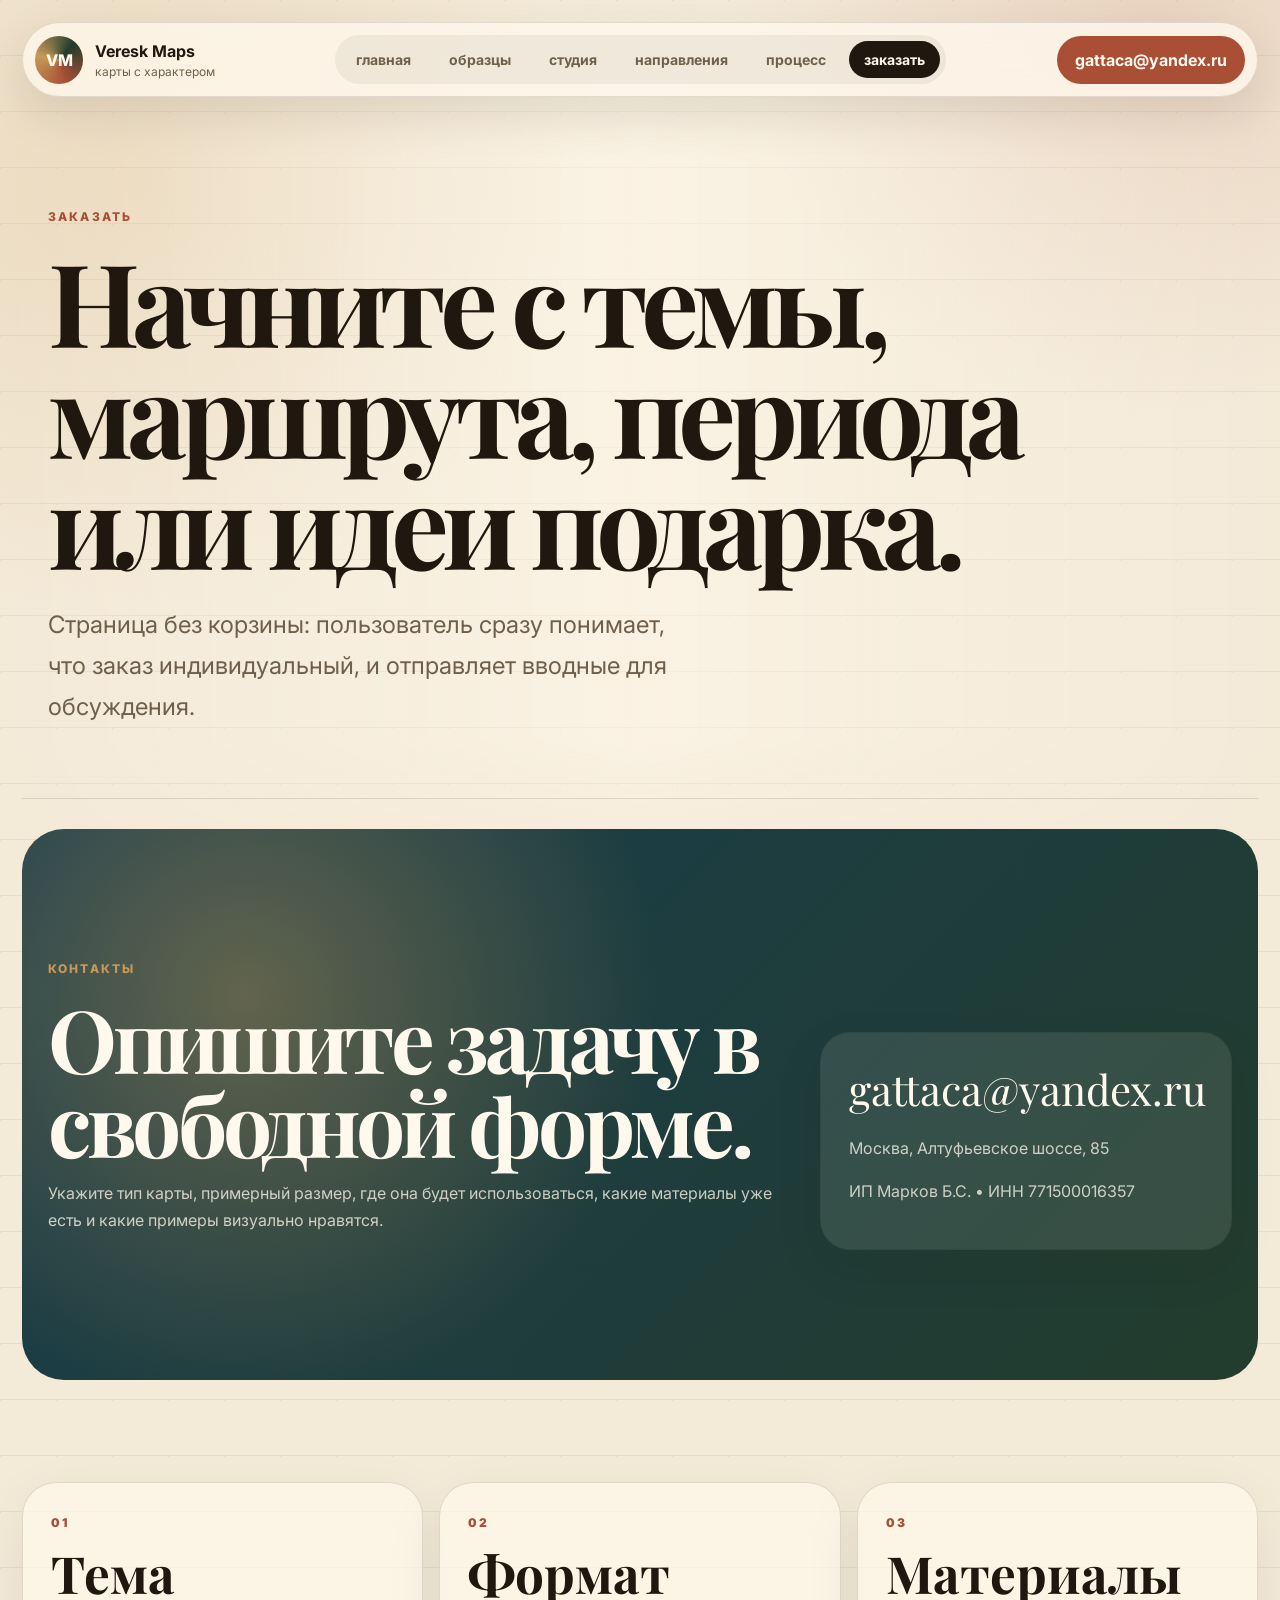
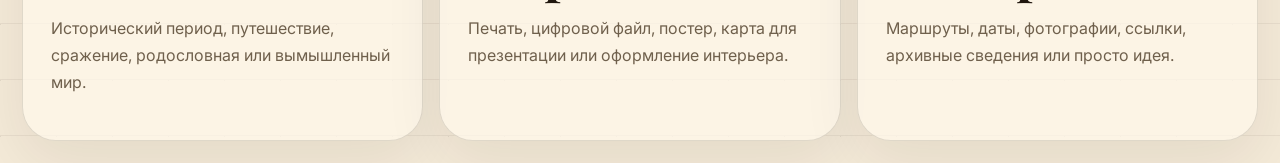
==== contact.html @ 70b06c5b "Add files via upload" ====
<!doctype html>
<html lang="ru">
  <head>
    <meta charset="UTF-8" />
    <meta name="viewport" content="width=device-width, initial-scale=1.0" />
    <meta name="description" content="Контакты Veresk Maps и форма брифа для заказа авторской карты." />
    <title>Заказать карту — Veresk Maps</title>
    <link rel="preconnect" href="https://fonts.googleapis.com" />
    <link rel="preconnect" href="https://fonts.gstatic.com" crossorigin />
    <link
      href="https://fonts.googleapis.com/css2?family=Playfair+Display:wght@600;700&family=Inter:wght@400;500;600;700&display=swap"
      rel="stylesheet"
    />
    <link rel="stylesheet" href="styles.css" />
  </head>
  <body>
    <div class="cursor-glow" aria-hidden="true"></div>
    <div class="page-shell">
      <header class="site-header" id="top">
        <a class="brand" href="index.html" aria-label="Veresk Maps">
          <span class="brand-mark">VM</span>
          <span>
            <strong>Veresk Maps</strong>
            <small>карты с характером</small>
          </span>
        </a>
        <nav class="route-nav" aria-label="Основная навигация">
          <a href="index.html">главная</a>
          <a href="works.html">образцы</a>
          <a href="studio.html">студия</a>
          <a href="services.html">направления</a>
          <a href="process.html">процесс</a>
          <a href="contact.html">заказать</a>
        </nav>
        <a class="header-action" href="mailto:gattaca@yandex.ru">gattaca@yandex.ru</a>
      </header>

      <main>
        <section class="page-hero">
          <p class="eyebrow">Заказать</p>
          <h1>Начните с темы, маршрута, периода или идеи подарка.</h1>
          <p class="lead">
            Страница без корзины: пользователь сразу понимает, что заказ индивидуальный,
            и отправляет вводные для обсуждения.
          </p>
        </section>

        <section class="contact contact-page" aria-labelledby="contact-title">
          <div class="reveal-card">
            <p class="eyebrow">Контакты</p>
            <h2 id="contact-title">Опишите задачу в свободной форме.</h2>
            <p>
              Укажите тип карты, примерный размер, где она будет использоваться, какие
              материалы уже есть и какие примеры визуально нравятся.
            </p>
          </div>
          <div class="contact-card reveal-card">
            <a href="mailto:gattaca@yandex.ru">gattaca@yandex.ru</a>
            <p>Москва, Алтуфьевское шоссе, 85</p>
            <p>ИП Марков Б.С. • ИНН 771500016357</p>
          </div>
        </section>

        <section class="brief-grid page-section" aria-label="Что указать в заявке">
          <article class="stack-card reveal-card">
            <span>01</span>
            <h3>Тема</h3>
            <p>Исторический период, путешествие, сражение, родословная или вымышленный мир.</p>
          </article>
          <article class="stack-card reveal-card">
            <span>02</span>
            <h3>Формат</h3>
            <p>Печать, цифровой файл, постер, карта для презентации или оформление интерьера.</p>
          </article>
          <article class="stack-card reveal-card">
            <span>03</span>
            <h3>Материалы</h3>
            <p>Маршруты, даты, фотографии, ссылки, архивные сведения или просто идея.</p>
          </article>
        </section>
      </main>
    </div>
    <button class="to-top" type="button" aria-label="Вернуться наверх">↑</button>
    <script src="script.js"></script>
  </body>
</html>
---- styles.css ----
:root {
  --ink: #20170e;
  --muted: #6f604c;
  --paper: #f4ead8;
  --paper-deep: #e5d2ad;
  --sand: #c59a57;
  --terracotta: #a84f36;
  --forest: #233c2d;
  --blue: #183d4d;
  --white: #fff8ec;
  --shadow: 0 24px 80px rgba(32, 23, 14, 0.18);
}

* {
  box-sizing: border-box;
}

html {
  scroll-behavior: smooth;
}

body {
  margin: 0;
  min-width: 320px;
  overflow-x: hidden;
  color: var(--ink);
  font-family: "Inter", Arial, sans-serif;
  background:
    radial-gradient(circle at 10% 10%, rgba(197, 154, 87, 0.2), transparent 28rem),
    radial-gradient(circle at 90% 0%, rgba(168, 79, 54, 0.14), transparent 26rem),
    linear-gradient(120deg, rgba(32, 23, 14, 0.08) 1px, transparent 1px),
    linear-gradient(0deg, rgba(32, 23, 14, 0.06) 1px, transparent 1px),
    var(--paper);
  background-size: auto, auto, 56px 56px, 56px 56px, auto;
  animation: paperDrift 24s ease-in-out infinite alternate;
}

body::before {
  position: fixed;
  inset: 0;
  z-index: -1;
  pointer-events: none;
  content: "";
  background: linear-gradient(90deg, transparent, rgba(255, 248, 236, 0.55), transparent);
  mask-image: linear-gradient(180deg, transparent, #000 18%, #000 82%, transparent);
}

.cursor-glow {
  position: fixed;
  left: 0;
  top: 0;
  z-index: 60;
  width: 280px;
  height: 280px;
  pointer-events: none;
  border-radius: 50%;
  background: radial-gradient(circle, rgba(197, 154, 87, 0.28), transparent 68%);
  mix-blend-mode: multiply;
  opacity: 0;
  transform: translate(-50%, -50%);
  transition: opacity 0.25s ease;
}

a {
  color: inherit;
  text-decoration: none;
}

p {
  color: var(--muted);
  line-height: 1.7;
}

h1,
h2,
h3 {
  margin: 0;
  font-family: "Playfair Display", Georgia, serif;
  line-height: 0.96;
}

.page-shell {
  width: min(1440px, 100%);
  margin: 0 auto;
  padding: 22px;
}

.site-header {
  position: sticky;
  top: 16px;
  z-index: 20;
  display: grid;
  grid-template-columns: 1fr auto 1fr;
  gap: 18px;
  align-items: center;
  padding: 12px;
  border: 1px solid rgba(32, 23, 14, 0.12);
  border-radius: 999px;
  background: rgba(255, 248, 236, 0.78);
  box-shadow: 0 16px 48px rgba(32, 23, 14, 0.1);
  backdrop-filter: blur(18px);
}

.brand,
.route-nav,
.hero-actions {
  display: flex;
  align-items: center;
}

.brand {
  gap: 12px;
}

.brand-mark {
  display: grid;
  width: 48px;
  height: 48px;
  place-items: center;
  border-radius: 50%;
  color: var(--white);
  font-weight: 800;
  background: conic-gradient(from 42deg, var(--forest), var(--terracotta), var(--sand), var(--forest));
  animation: compassSpin 14s linear infinite;
}

.brand strong,
.brand small {
  display: block;
}

.brand small {
  margin-top: 3px;
  color: var(--muted);
  font-size: 12px;
}

.route-nav {
  gap: 8px;
  padding: 6px;
  border-radius: 999px;
  background: rgba(32, 23, 14, 0.06);
}

.route-nav a {
  padding: 10px 15px;
  border-radius: 999px;
  color: var(--muted);
  font-size: 14px;
  font-weight: 700;
  transition: color 0.2s ease, background 0.2s ease, transform 0.2s ease;
}

.route-nav a:hover {
  transform: translateY(-2px);
}

.route-nav a:hover,
.route-nav a.is-active {
  color: var(--white);
  background: var(--ink);
}

.header-action {
  justify-self: end;
  padding: 14px 18px;
  border-radius: 999px;
  color: var(--white);
  font-weight: 700;
  background: var(--terracotta);
  transition: transform 0.2s ease, box-shadow 0.2s ease;
}

.header-action:hover,
.button:hover {
  transform: translateY(-3px);
  box-shadow: 0 16px 34px rgba(32, 23, 14, 0.18);
}

.section-grid {
  display: grid;
  grid-template-columns: minmax(0, 0.95fr) minmax(420px, 1.05fr);
  gap: 56px;
  align-items: center;
}

.hero {
  min-height: calc(100vh - 110px);
  padding: 108px 26px 88px;
}

.eyebrow {
  margin: 0 0 18px;
  color: var(--terracotta);
  font-size: 12px;
  font-weight: 800;
  letter-spacing: 0.18em;
  text-transform: uppercase;
}

.hero h1 {
  max-width: 880px;
  font-size: clamp(62px, 9vw, 148px);
  letter-spacing: -0.06em;
  text-wrap: balance;
}

.lead {
  max-width: 620px;
  margin: 28px 0 0;
  font-size: clamp(18px, 2vw, 24px);
}

.page-hero {
  min-height: 58vh;
  padding: 110px 26px 70px;
  border-bottom: 1px solid rgba(32, 23, 14, 0.12);
}

.page-hero h1 {
  max-width: 1180px;
  font-size: clamp(58px, 9vw, 138px);
  letter-spacing: -0.06em;
  text-wrap: balance;
}

.page-section {
  padding-top: 80px;
}

.hero-actions {
  gap: 12px;
  flex-wrap: wrap;
  margin-top: 34px;
}

.button {
  display: inline-flex;
  align-items: center;
  justify-content: center;
  min-height: 54px;
  padding: 0 22px;
  border: 1px solid rgba(32, 23, 14, 0.16);
  border-radius: 999px;
  font-weight: 800;
  transition: transform 0.2s ease, box-shadow 0.2s ease, background 0.2s ease;
}

.button-primary {
  color: var(--white);
  border-color: var(--ink);
  background: var(--ink);
}

.button-ghost {
  background: rgba(255, 248, 236, 0.58);
}

.hero-stats {
  display: grid;
  grid-template-columns: repeat(3, minmax(120px, 1fr));
  gap: 12px;
  max-width: 640px;
  margin-top: 34px;
}

.hero-stats div {
  padding: 18px;
  border: 1px solid rgba(32, 23, 14, 0.12);
  border-radius: 24px;
  background: rgba(255, 248, 236, 0.6);
  box-shadow: 0 14px 42px rgba(32, 23, 14, 0.08);
}

.hero-stats strong {
  display: block;
  color: var(--terracotta);
  font-family: "Playfair Display", Georgia, serif;
  font-size: 48px;
  line-height: 1;
}

.hero-stats span {
  display: block;
  margin-top: 8px;
  color: var(--muted);
  font-size: 13px;
  font-weight: 800;
  text-transform: uppercase;
}

.map-stage {
  position: relative;
  min-height: 700px;
}

.map-card {
  position: relative;
  overflow: hidden;
  border: 1px solid rgba(32, 23, 14, 0.16);
  border-radius: 38px;
  background:
    linear-gradient(90deg, rgba(32, 23, 14, 0.08) 1px, transparent 1px),
    linear-gradient(0deg, rgba(32, 23, 14, 0.08) 1px, transparent 1px),
    linear-gradient(135deg, #f9edcf, #d3b377);
  background-size: 36px 36px, 36px 36px, auto;
  box-shadow: var(--shadow);
}

.main-map {
  height: 640px;
  transform: rotate(2deg);
  transition: transform 0.18s ease-out;
  animation: mapFloat 8s ease-in-out infinite;
}

.main-map svg {
  position: absolute;
  inset: 52px 34px 112px;
  width: calc(100% - 68px);
  height: calc(100% - 164px);
}

.terrain {
  fill: none;
  stroke-linecap: round;
  stroke-width: 17;
  opacity: 0.32;
}

.terrain-one {
  stroke: var(--forest);
}

.terrain-two {
  stroke: var(--blue);
}

.route-line {
  fill: none;
  stroke: var(--terracotta);
  stroke-dasharray: 12 14;
  stroke-linecap: round;
  stroke-width: 5;
  animation: dash 15s linear infinite;
}

.map-pin {
  position: absolute;
  z-index: 2;
  width: 18px;
  height: 18px;
  border: 4px solid var(--white);
  border-radius: 50%;
  background: var(--terracotta);
  box-shadow: 0 0 0 10px rgba(168, 79, 54, 0.18);
  animation: pinPulse 2.7s ease-in-out infinite;
}

.pin-one {
  left: 15%;
  top: 64%;
}

.pin-two {
  left: 48%;
  top: 33%;
}

.pin-three {
  right: 15%;
  top: 23%;
}

.map-caption {
  position: absolute;
  right: 28px;
  bottom: 28px;
  left: 28px;
  display: flex;
  gap: 18px;
  align-items: center;
  justify-content: space-between;
  padding: 22px;
  border-radius: 24px;
  color: var(--white);
  background: rgba(32, 23, 14, 0.86);
}

.map-caption span,
.work-card span,
.timeline span,
.direction-list span {
  font-size: 12px;
  font-weight: 900;
  letter-spacing: 0.16em;
  text-transform: uppercase;
}

.compass,
.floating-note {
  position: absolute;
  z-index: 3;
  display: grid;
  place-items: center;
  box-shadow: var(--shadow);
}

.compass {
  top: 4%;
  right: 2%;
  width: 112px;
  height: 112px;
  border: 1px solid rgba(32, 23, 14, 0.18);
  border-radius: 50%;
  color: var(--terracotta);
  font-family: "Playfair Display", Georgia, serif;
  font-size: 48px;
  background: var(--white);
  animation: compassBob 5s ease-in-out infinite;
}

.floating-note {
  padding: 14px 18px;
  border: 1px solid rgba(32, 23, 14, 0.12);
  border-radius: 999px;
  font-weight: 800;
  background: var(--white);
  animation: noteFloat 5s ease-in-out infinite;
}

.note-bottom {
  animation-delay: -2s;
}

.orbit {
  position: absolute;
  z-index: 0;
  border: 1px dashed rgba(32, 23, 14, 0.22);
  border-radius: 50%;
  pointer-events: none;
}

.orbit-one {
  inset: 10px -16px 60px 20px;
  animation: orbitTurn 28s linear infinite;
}

.orbit-two {
  inset: 80px 72px 0 -36px;
  animation: orbitTurn 36s linear infinite reverse;
}

.note-top {
  top: 18%;
  left: -3%;
}

.note-bottom {
  right: -1%;
  bottom: 19%;
}

.marquee {
  overflow: hidden;
  margin: 0 -22px;
  border-block: 1px solid rgba(32, 23, 14, 0.13);
  background: var(--ink);
}

.marquee-track {
  display: flex;
  width: max-content;
  animation: marquee 24s linear infinite;
}

.marquee span {
  padding: 22px 38px;
  color: var(--paper);
  font-family: "Playfair Display", Georgia, serif;
  font-size: clamp(24px, 4vw, 48px);
  white-space: nowrap;
}

.works,
.studio,
.map-lab,
.formats,
.directions,
.quote-band,
.process,
.contact {
  padding: 130px 26px;
}

.section-heading {
  max-width: 720px;
}

.section-heading h2,
.contact h2 {
  font-size: clamp(46px, 6.8vw, 104px);
  letter-spacing: -0.05em;
  text-wrap: balance;
}

.studio {
  display: grid;
  grid-template-columns: minmax(0, 1.1fr) minmax(360px, 0.9fr);
  gap: 18px;
  align-items: stretch;
}

.studio-panel {
  min-height: 620px;
  padding: clamp(28px, 5vw, 70px);
  border-radius: 42px;
  color: var(--white);
  background:
    radial-gradient(circle at 80% 20%, rgba(197, 154, 87, 0.52), transparent 18rem),
    linear-gradient(135deg, var(--ink), var(--forest));
  box-shadow: var(--shadow);
}

.studio-panel h2 {
  max-width: 920px;
  font-size: clamp(48px, 7vw, 112px);
  letter-spacing: -0.06em;
}

.studio-panel p:not(.eyebrow) {
  max-width: 760px;
  color: rgba(255, 248, 236, 0.72);
  font-size: 20px;
}

.studio-stack {
  display: grid;
  gap: 14px;
}

.stack-card {
  min-height: 190px;
  padding: 28px;
  border: 1px solid rgba(32, 23, 14, 0.13);
  border-radius: 34px;
  background: rgba(255, 248, 236, 0.7);
  box-shadow: 0 20px 58px rgba(32, 23, 14, 0.08);
}

.stack-card span,
.format-card span {
  color: var(--terracotta);
  font-size: 12px;
  font-weight: 900;
  letter-spacing: 0.16em;
  text-transform: uppercase;
}

.stack-card h3,
.format-card h3 {
  margin-top: 18px;
  font-size: clamp(34px, 4vw, 58px);
}

.map-lab {
  display: grid;
  grid-template-columns: 0.7fr 1.3fr;
  gap: 18px;
  align-items: stretch;
}

.lab-copy,
.lab-board {
  border: 1px solid rgba(32, 23, 14, 0.13);
  border-radius: 42px;
  background: rgba(255, 248, 236, 0.64);
  box-shadow: 0 20px 60px rgba(32, 23, 14, 0.09);
}

.lab-copy {
  padding: 34px;
}

.lab-copy h2 {
  font-size: clamp(38px, 5vw, 76px);
  letter-spacing: -0.05em;
}

.lab-board {
  position: relative;
  overflow: hidden;
  min-height: 520px;
  background:
    radial-gradient(circle at 35% 45%, rgba(197, 154, 87, 0.28), transparent 14rem),
    repeating-linear-gradient(0deg, rgba(32, 23, 14, 0.08) 0 1px, transparent 1px 42px),
    repeating-linear-gradient(90deg, rgba(32, 23, 14, 0.08) 0 1px, transparent 1px 42px),
    rgba(255, 248, 236, 0.66);
}

.lab-board svg {
  position: absolute;
  inset: 30px;
  width: calc(100% - 60px);
  height: calc(100% - 60px);
}

.lab-path {
  fill: none;
  stroke-linecap: round;
  stroke-width: 4;
  stroke-dasharray: 14 18;
  animation: dash 12s linear infinite;
}

.path-a {
  stroke: var(--terracotta);
}

.path-b {
  stroke: var(--forest);
  animation-direction: reverse;
}

.path-c {
  stroke: var(--blue);
  animation-duration: 16s;
}

.lab-node {
  position: absolute;
  z-index: 2;
  padding: 14px 18px;
  border-radius: 999px;
  color: var(--white);
  font-size: 13px;
  font-weight: 900;
  letter-spacing: 0.12em;
  text-transform: uppercase;
  background: var(--ink);
  box-shadow: 0 18px 38px rgba(32, 23, 14, 0.2);
  animation: noteFloat 4.8s ease-in-out infinite;
}

.lab-node-one {
  left: 8%;
  bottom: 20%;
}

.lab-node-two {
  left: 38%;
  top: 18%;
  animation-delay: -1.2s;
}

.lab-node-three {
  right: 11%;
  top: 26%;
  animation-delay: -2.3s;
}

.lab-node-four {
  right: 17%;
  bottom: 18%;
  animation-delay: -3.2s;
}

.section-heading p {
  font-size: 18px;
}

.gallery-grid {
  display: grid;
  grid-template-columns: 1.1fr 0.9fr;
  gap: 18px;
  margin-top: 38px;
}

.work-card {
  display: grid;
  min-height: 410px;
  padding: 18px;
  border: 1px solid rgba(32, 23, 14, 0.14);
  border-radius: 34px;
  background: rgba(255, 248, 236, 0.72);
  box-shadow: 0 20px 60px rgba(32, 23, 14, 0.1);
  transition: transform 0.25s ease, box-shadow 0.25s ease;
}

.work-card:hover,
.format-card:hover,
.stack-card:hover,
.direction-list article:hover,
.timeline article:hover {
  transform: translateY(-8px) rotate(-0.5deg);
  box-shadow: 0 30px 86px rgba(32, 23, 14, 0.16);
}

.work-card-large {
  grid-row: span 2;
  min-height: 838px;
}

.work-card h3 {
  margin-top: 10px;
  font-size: clamp(30px, 4vw, 56px);
}

.work-card p {
  max-width: 560px;
}

.work-card span {
  color: var(--terracotta);
}

.dark-card {
  color: var(--white);
  background: var(--forest);
}

.dark-card p {
  color: rgba(255, 248, 236, 0.72);
}

.map-preview {
  min-height: 240px;
  margin-bottom: 22px;
  border-radius: 24px;
  background-color: var(--paper-deep);
  background-blend-mode: multiply;
  transition: transform 0.45s ease, filter 0.45s ease;
}

.work-card:hover .map-preview {
  transform: scale(1.035) rotate(1deg);
  filter: saturate(1.12) contrast(1.05);
}

.work-card-large .map-preview {
  min-height: 570px;
}

.antique-map {
  background:
    radial-gradient(circle at 28% 34%, rgba(35, 60, 45, 0.35) 0 8%, transparent 9%),
    radial-gradient(circle at 66% 62%, rgba(24, 61, 77, 0.3) 0 13%, transparent 14%),
    linear-gradient(132deg, transparent 45%, rgba(168, 79, 54, 0.72) 46% 48%, transparent 49%),
    repeating-linear-gradient(0deg, rgba(32, 23, 14, 0.12) 0 1px, transparent 1px 32px),
    repeating-linear-gradient(90deg, rgba(32, 23, 14, 0.12) 0 1px, transparent 1px 32px),
    #dec08a;
}

.travel-map {
  background:
    radial-gradient(circle at 20% 70%, var(--terracotta) 0 7px, transparent 8px),
    radial-gradient(circle at 76% 24%, var(--terracotta) 0 7px, transparent 8px),
    linear-gradient(145deg, transparent 42%, rgba(168, 79, 54, 0.8) 43% 45%, transparent 46%),
    linear-gradient(30deg, rgba(35, 60, 45, 0.22), transparent),
    #e9c985;
}

.battle-map {
  background:
    linear-gradient(35deg, transparent 48%, rgba(255, 248, 236, 0.58) 49% 51%, transparent 52%),
    linear-gradient(155deg, transparent 43%, rgba(168, 79, 54, 0.76) 44% 46%, transparent 47%),
    repeating-linear-gradient(90deg, rgba(255, 248, 236, 0.14) 0 1px, transparent 1px 30px),
    #22382d;
}

.fantasy-map {
  background:
    radial-gradient(ellipse at 50% 45%, rgba(35, 60, 45, 0.44) 0 28%, transparent 29%),
    radial-gradient(ellipse at 22% 64%, rgba(24, 61, 77, 0.42) 0 20%, transparent 21%),
    radial-gradient(ellipse at 75% 26%, rgba(168, 79, 54, 0.35) 0 16%, transparent 17%),
    repeating-linear-gradient(45deg, rgba(32, 23, 14, 0.1) 0 1px, transparent 1px 28px),
    #d9bd7d;
}

.genealogy-map {
  background:
    radial-gradient(circle at 22% 24%, rgba(255, 248, 236, 0.55) 0 5px, transparent 6px),
    radial-gradient(circle at 46% 52%, rgba(255, 248, 236, 0.55) 0 5px, transparent 6px),
    radial-gradient(circle at 74% 30%, rgba(255, 248, 236, 0.55) 0 5px, transparent 6px),
    linear-gradient(24deg, transparent 47%, rgba(197, 154, 87, 0.8) 48% 50%, transparent 51%),
    linear-gradient(145deg, transparent 40%, rgba(255, 248, 236, 0.42) 41% 43%, transparent 44%),
    #24382e;
}

.sport-map {
  background:
    radial-gradient(circle at 18% 78%, var(--terracotta) 0 7px, transparent 8px),
    radial-gradient(circle at 42% 48%, var(--terracotta) 0 7px, transparent 8px),
    radial-gradient(circle at 78% 22%, var(--terracotta) 0 7px, transparent 8px),
    linear-gradient(120deg, transparent 28%, rgba(24, 61, 77, 0.58) 29% 31%, transparent 32%),
    linear-gradient(28deg, rgba(35, 60, 45, 0.22), transparent),
    #e4c077;
}

.gallery-grid-expanded {
  grid-template-columns: 1fr 1fr 1fr;
}

.gallery-grid-expanded .work-card-large {
  grid-column: span 2;
}

.formats {
  overflow: hidden;
}

.format-rail {
  display: grid;
  grid-template-columns: repeat(4, minmax(260px, 1fr));
  gap: 16px;
  margin-top: 40px;
}

.format-card {
  min-height: 420px;
  padding: 28px;
  border: 1px solid rgba(32, 23, 14, 0.13);
  border-radius: 34px;
  background:
    linear-gradient(180deg, rgba(255, 248, 236, 0.72), rgba(229, 210, 173, 0.58)),
    repeating-linear-gradient(135deg, rgba(32, 23, 14, 0.08) 0 1px, transparent 1px 24px);
  box-shadow: 0 20px 60px rgba(32, 23, 14, 0.1);
  transition: transform 0.25s ease, box-shadow 0.25s ease;
}

.format-card:nth-child(even) {
  transform: translateY(44px);
}

.format-card:nth-child(even):hover {
  transform: translateY(34px) rotate(0.5deg);
}

.sticky-heading {
  position: sticky;
  top: 128px;
  align-self: start;
}

.direction-list {
  display: grid;
  gap: 14px;
}

.direction-list article,
.timeline article,
.contact-card {
  border: 1px solid rgba(32, 23, 14, 0.13);
  border-radius: 30px;
  background: rgba(255, 248, 236, 0.68);
  box-shadow: 0 18px 50px rgba(32, 23, 14, 0.08);
  transition: transform 0.25s ease, box-shadow 0.25s ease;
}

.direction-list article {
  padding: 28px;
}

.direction-list span {
  color: var(--terracotta);
}

.direction-list h3 {
  margin-top: 18px;
  font-size: clamp(30px, 4vw, 52px);
}

.timeline {
  display: grid;
  grid-template-columns: repeat(4, 1fr);
  gap: 14px;
  margin-top: 38px;
}

.timeline-wide {
  grid-template-columns: repeat(5, minmax(180px, 1fr));
}

.timeline article {
  min-height: 280px;
  padding: 26px;
}

.timeline article:nth-child(even) {
  transform: translateY(36px);
}

.timeline article:nth-child(even):hover {
  transform: translateY(28px) rotate(-0.5deg);
}

.quote-band {
  margin: 40px 0;
  border-block: 1px solid rgba(32, 23, 14, 0.13);
  background: var(--ink);
}

.quote-band p {
  max-width: 1180px;
  margin: 0 auto;
  color: var(--paper);
  font-family: "Playfair Display", Georgia, serif;
  font-size: clamp(34px, 6vw, 92px);
  line-height: 1.02;
  letter-spacing: -0.04em;
  text-align: center;
}

.timeline span {
  color: var(--terracotta);
}

.timeline h3 {
  margin-top: 40px;
  font-size: 34px;
}

.contact {
  display: grid;
  grid-template-columns: 1fr minmax(320px, 0.55fr);
  gap: 24px;
  align-items: end;
  margin-bottom: 22px;
  border-radius: 42px;
  color: var(--white);
  background:
    radial-gradient(circle at 15% 25%, rgba(197, 154, 87, 0.42), transparent 26rem),
    linear-gradient(135deg, var(--blue), var(--forest));
  background-size: 120% 120%, auto;
  animation: contactGlow 9s ease-in-out infinite alternate;
}

.contact p {
  color: rgba(255, 248, 236, 0.76);
}

.contact .eyebrow {
  color: var(--sand);
}

.contact-card {
  padding: 28px;
  background: rgba(255, 248, 236, 0.1);
}

.contact-card a {
  display: block;
  margin-bottom: 18px;
  color: var(--white);
  font-size: clamp(26px, 4vw, 42px);
  font-family: "Playfair Display", Georgia, serif;
}

.contact-page {
  margin-top: 30px;
}

.brief-grid {
  display: grid;
  grid-template-columns: repeat(3, 1fr);
  gap: 16px;
}

.to-top {
  position: fixed;
  right: 24px;
  bottom: 24px;
  z-index: 30;
  width: 52px;
  height: 52px;
  border: 0;
  border-radius: 50%;
  color: var(--white);
  font-size: 24px;
  cursor: pointer;
  background: var(--terracotta);
  box-shadow: 0 14px 34px rgba(32, 23, 14, 0.24);
  opacity: 0;
  transform: translateY(16px);
  transition: opacity 0.2s ease, transform 0.2s ease;
}

.to-top.is-visible {
  opacity: 1;
  transform: translateY(0);
}

.reveal-card {
  opacity: 0;
  transform: translateY(36px) scale(0.98);
  transition: opacity 0.7s ease, transform 0.7s ease, box-shadow 0.25s ease;
}

.reveal-card.is-visible {
  opacity: 1;
  transform: translateY(0) scale(1);
}

.work-card.reveal-card.is-visible:hover,
.format-card.reveal-card.is-visible:hover,
.stack-card.reveal-card.is-visible:hover,
.direction-list article.reveal-card.is-visible:hover,
.timeline article.reveal-card.is-visible:hover {
  transform: translateY(-8px) rotate(-0.5deg);
}

.timeline article:nth-child(even).reveal-card.is-visible {
  transform: translateY(36px);
}

.timeline article:nth-child(even).reveal-card.is-visible:hover {
  transform: translateY(28px) rotate(-0.5deg);
}

.format-card:nth-child(even).reveal-card.is-visible {
  transform: translateY(44px);
}

.format-card:nth-child(even).reveal-card.is-visible:hover {
  transform: translateY(34px) rotate(0.5deg);
}

@keyframes dash {
  to {
    stroke-dashoffset: -260;
  }
}

@keyframes paperDrift {
  to {
    background-position: 40px -30px, -50px 30px, 28px 28px, -28px -28px, 0 0;
  }
}

@keyframes compassSpin {
  to {
    background: conic-gradient(from 402deg, var(--forest), var(--terracotta), var(--sand), var(--forest));
  }
}

@keyframes compassBob {
  50% {
    transform: translateY(-12px) rotate(5deg);
  }
}

@keyframes mapFloat {
  50% {
    transform: rotate(1deg) translateY(-12px);
  }
}

@keyframes noteFloat {
  50% {
    transform: translateY(-12px);
  }
}

@keyframes pinPulse {
  50% {
    box-shadow: 0 0 0 18px rgba(168, 79, 54, 0.05);
  }
}

@keyframes orbitTurn {
  to {
    transform: rotate(360deg);
  }
}

@keyframes contactGlow {
  to {
    background-position: 70% 25%, 0 0;
  }
}

@keyframes marquee {
  to {
    transform: translateX(-50%);
  }
}

@media (max-width: 1080px) {
  .site-header,
  .section-grid,
  .studio,
  .map-lab,
  .contact {
    grid-template-columns: 1fr;
  }

  .route-nav,
  .header-action {
    justify-self: stretch;
  }

  .route-nav {
    justify-content: center;
    flex-wrap: wrap;
  }

  .header-action {
    text-align: center;
  }

  .hero {
    padding-top: 58px;
  }

  .map-stage {
    min-height: 560px;
  }

  .main-map {
    height: 530px;
  }

  .gallery-grid,
  .format-rail,
  .gallery-grid-expanded,
  .brief-grid,
  .timeline {
    grid-template-columns: 1fr 1fr;
  }

  .gallery-grid-expanded .work-card-large {
    grid-column: span 1;
  }

  .timeline-wide {
    grid-template-columns: 1fr 1fr;
  }

  .work-card-large {
    grid-row: auto;
    min-height: 410px;
  }

  .work-card-large .map-preview {
    min-height: 260px;
  }

  .sticky-heading {
    position: static;
  }

  .format-card:nth-child(even),
  .format-card:nth-child(even):hover {
    transform: none;
  }
}

@media (max-width: 720px) {
  .page-shell {
    padding: 12px;
  }

  .site-header {
    top: 8px;
    border-radius: 28px;
  }

  .brand {
    justify-content: center;
  }

  .hero,
  .page-hero,
  .works,
  .studio,
  .map-lab,
  .formats,
  .directions,
  .quote-band,
  .process,
  .contact {
    padding: 68px 10px;
  }

  .hero h1 {
    font-size: clamp(48px, 16vw, 78px);
  }

  .page-hero h1 {
    font-size: clamp(46px, 15vw, 76px);
  }

  .hero-stats,
  .format-rail {
    grid-template-columns: 1fr;
  }

  .studio-panel {
    min-height: 460px;
  }

  .lab-board {
    min-height: 380px;
  }

  .gallery-grid,
  .gallery-grid-expanded,
  .brief-grid,
  .timeline {
    grid-template-columns: 1fr;
  }

  .timeline-wide {
    grid-template-columns: 1fr;
  }

  .timeline article:nth-child(even) {
    transform: none;
  }

  .timeline article:nth-child(even).reveal-card.is-visible,
  .timeline article:nth-child(even).reveal-card.is-visible:hover,
  .format-card:nth-child(even).reveal-card.is-visible,
  .format-card:nth-child(even).reveal-card.is-visible:hover {
    transform: translateY(0);
  }

  .map-stage {
    min-height: 420px;
  }

  .main-map {
    height: 390px;
    transform: none;
  }

  .compass {
    width: 82px;
    height: 82px;
    font-size: 36px;
  }

  .floating-note {
    display: none;
  }

  .contact-card a {
    overflow-wrap: anywhere;
  }
}

@media (prefers-reduced-motion: reduce) {
  *,
  *::before,
  *::after {
    scroll-behavior: auto !important;
    animation-duration: 0.01ms !important;
    animation-iteration-count: 1 !important;
    transition-duration: 0.01ms !important;
  }
}
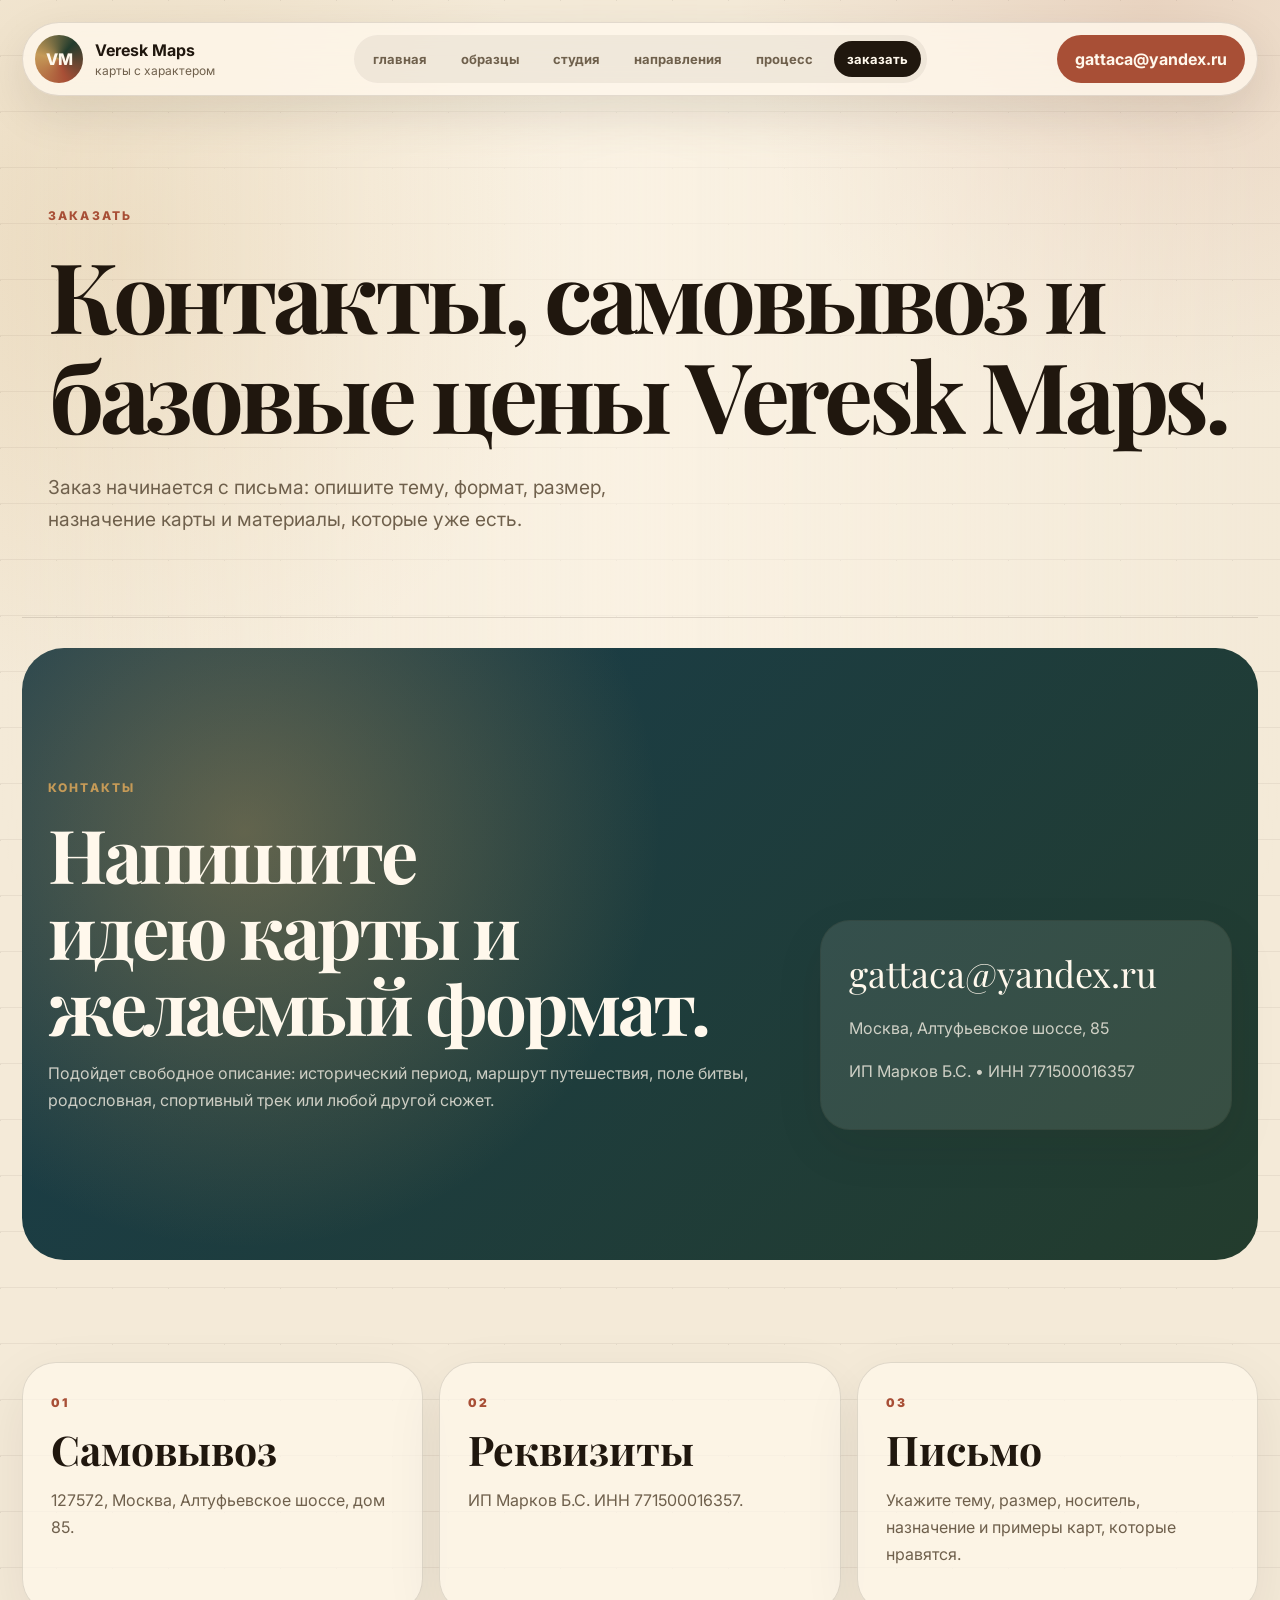
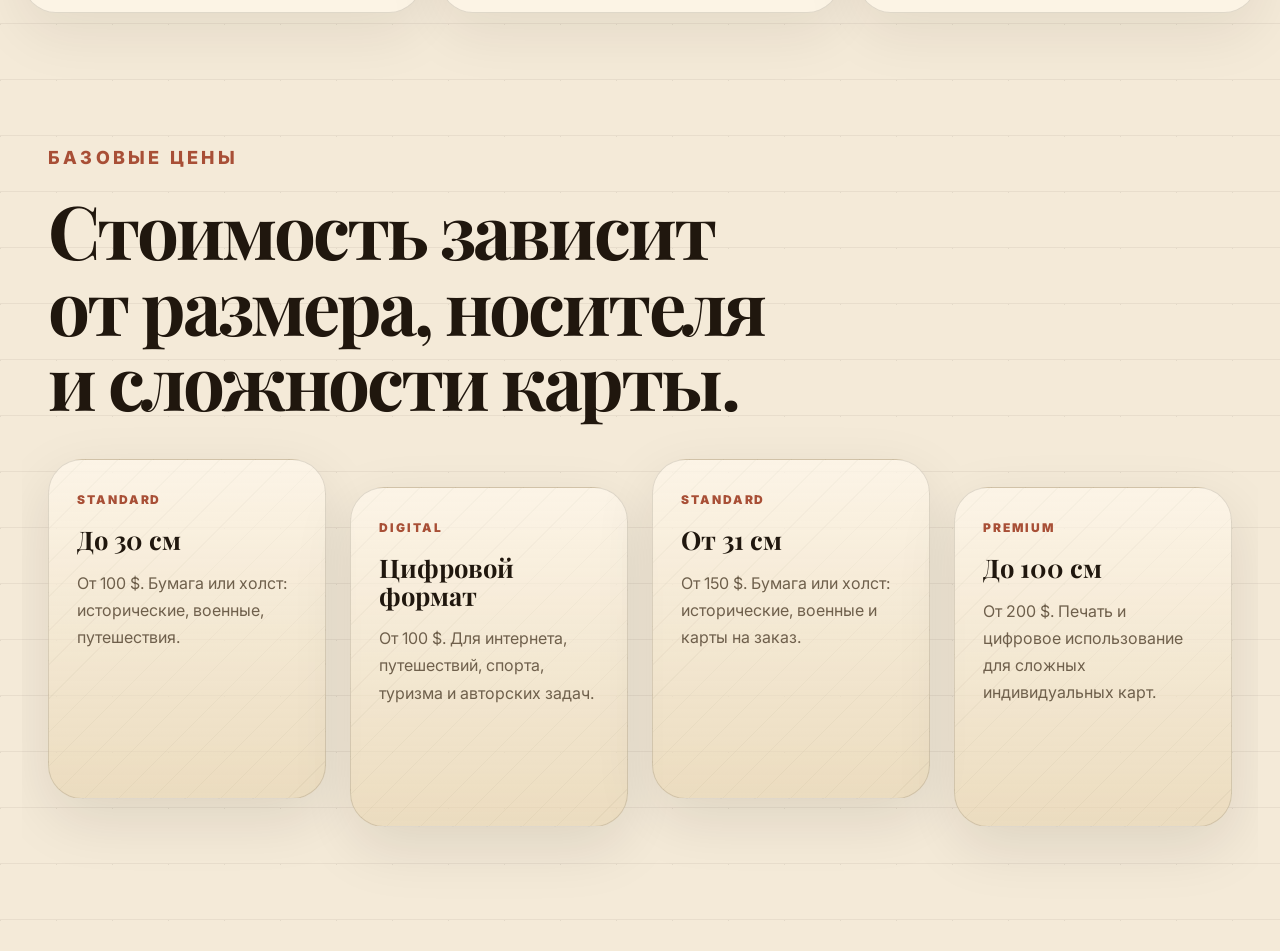
==== commit c3116512: "Add files via upload" ====
--- a/contact.html
+++ b/contact.html
@@ -38,20 +38,20 @@
       <main>
         <section class="page-hero">
           <p class="eyebrow">Заказать</p>
-          <h1>Начните с темы, маршрута, периода или идеи подарка.</h1>
+          <h1>Контакты, самовывоз и базовые цены Veresk Maps.</h1>
           <p class="lead">
-            Страница без корзины: пользователь сразу понимает, что заказ индивидуальный,
-            и отправляет вводные для обсуждения.
+            Заказ начинается с письма: опишите тему, формат, размер, назначение карты
+            и материалы, которые уже есть.
           </p>
         </section>
 
         <section class="contact contact-page" aria-labelledby="contact-title">
           <div class="reveal-card">
             <p class="eyebrow">Контакты</p>
-            <h2 id="contact-title">Опишите задачу в свободной форме.</h2>
+            <h2 id="contact-title">Напишите идею карты и желаемый формат.</h2>
             <p>
-              Укажите тип карты, примерный размер, где она будет использоваться, какие
-              материалы уже есть и какие примеры визуально нравятся.
+              Подойдет свободное описание: исторический период, маршрут путешествия,
+              поле битвы, родословная, спортивный трек или любой другой сюжет.
             </p>
           </div>
           <div class="contact-card reveal-card">
@@ -64,19 +64,48 @@
         <section class="brief-grid page-section" aria-label="Что указать в заявке">
           <article class="stack-card reveal-card">
             <span>01</span>
-            <h3>Тема</h3>
-            <p>Исторический период, путешествие, сражение, родословная или вымышленный мир.</p>
+            <h3>Самовывоз</h3>
+            <p>127572, Москва, Алтуфьевское шоссе, дом 85.</p>
           </article>
           <article class="stack-card reveal-card">
             <span>02</span>
-            <h3>Формат</h3>
-            <p>Печать, цифровой файл, постер, карта для презентации или оформление интерьера.</p>
+            <h3>Реквизиты</h3>
+            <p>ИП Марков Б.С. ИНН 771500016357.</p>
           </article>
           <article class="stack-card reveal-card">
             <span>03</span>
-            <h3>Материалы</h3>
-            <p>Маршруты, даты, фотографии, ссылки, архивные сведения или просто идея.</p>
+            <h3>Письмо</h3>
+            <p>Укажите тему, размер, носитель, назначение и примеры карт, которые нравятся.</p>
           </article>
+        </section>
+
+        <section class="formats page-section" aria-labelledby="prices-title">
+          <div class="section-heading">
+            <p class="eyebrow">Базовые цены</p>
+            <h2 id="prices-title">Стоимость зависит от размера, носителя и сложности карты.</h2>
+          </div>
+          <div class="format-rail">
+            <article class="format-card reveal-card">
+              <span>standard</span>
+              <h3>До 30 см</h3>
+              <p>От 100 $. Бумага или холст: исторические, военные, путешествия.</p>
+            </article>
+            <article class="format-card reveal-card">
+              <span>digital</span>
+              <h3>Цифровой формат</h3>
+              <p>От 100 $. Для интернета, путешествий, спорта, туризма и авторских задач.</p>
+            </article>
+            <article class="format-card reveal-card">
+              <span>standard</span>
+              <h3>От 31 см</h3>
+              <p>От 150 $. Бумага или холст: исторические, военные и карты на заказ.</p>
+            </article>
+            <article class="format-card reveal-card">
+              <span>premium</span>
+              <h3>До 100 см</h3>
+              <p>От 200 $. Печать и цифровое использование для сложных индивидуальных карт.</p>
+            </article>
+          </div>
         </section>
       </main>
     </div>
--- a/styles.css
+++ b/styles.css
@@ -13,6 +13,12 @@
 
 * {
   box-sizing: border-box;
+}
+
+*,
+*::before,
+*::after {
+  min-width: 0;
 }
 
 html {
@@ -69,6 +75,7 @@
 p {
   color: var(--muted);
   line-height: 1.7;
+  overflow-wrap: anywhere;
 }
 
 h1,
@@ -76,13 +83,15 @@
 h3 {
   margin: 0;
   font-family: "Playfair Display", Georgia, serif;
-  line-height: 0.96;
+  line-height: 1.02;
+  overflow-wrap: normal;
+  word-break: normal;
 }
 
 .page-shell {
-  width: min(1440px, 100%);
+  width: min(1360px, 100%);
   margin: 0 auto;
-  padding: 22px;
+  padding: clamp(12px, 2vw, 22px);
 }
 
 .site-header {
@@ -90,7 +99,7 @@
   top: 16px;
   z-index: 20;
   display: grid;
-  grid-template-columns: 1fr auto 1fr;
+  grid-template-columns: minmax(180px, 1fr) minmax(0, auto) minmax(190px, 1fr);
   gap: 18px;
   align-items: center;
   padding: 12px;
@@ -110,11 +119,13 @@
 
 .brand {
   gap: 12px;
+  min-width: 0;
 }
 
 .brand-mark {
   display: grid;
   width: 48px;
+  flex: 0 0 48px;
   height: 48px;
   place-items: center;
   border-radius: 50%;
@@ -137,17 +148,21 @@
 
 .route-nav {
   gap: 8px;
+  max-width: 100%;
   padding: 6px;
   border-radius: 999px;
   background: rgba(32, 23, 14, 0.06);
+  flex-wrap: wrap;
+  justify-content: center;
 }
 
 .route-nav a {
-  padding: 10px 15px;
+  padding: 10px 13px;
   border-radius: 999px;
   color: var(--muted);
-  font-size: 14px;
+  font-size: 13px;
   font-weight: 700;
+  white-space: nowrap;
   transition: color 0.2s ease, background 0.2s ease, transform 0.2s ease;
 }
 
@@ -163,10 +178,13 @@
 
 .header-action {
   justify-self: end;
+  max-width: 100%;
   padding: 14px 18px;
   border-radius: 999px;
   color: var(--white);
   font-weight: 700;
+  overflow-wrap: anywhere;
+  text-align: center;
   background: var(--terracotta);
   transition: transform 0.2s ease, box-shadow 0.2s ease;
 }
@@ -179,14 +197,31 @@
 
 .section-grid {
   display: grid;
-  grid-template-columns: minmax(0, 0.95fr) minmax(420px, 1.05fr);
-  gap: 56px;
+  grid-template-columns: minmax(0, 1.05fr) minmax(360px, 0.95fr);
+  gap: clamp(34px, 5vw, 70px);
   align-items: center;
 }
 
 .hero {
+  position: relative;
   min-height: calc(100vh - 110px);
-  padding: 108px 26px 88px;
+  padding: clamp(72px, 8vw, 118px) 26px 92px;
+}
+
+.hero::before {
+  position: absolute;
+  inset: 46px auto auto -90px;
+  z-index: -1;
+  width: min(52vw, 620px);
+  height: min(52vw, 620px);
+  pointer-events: none;
+  content: "";
+  border-radius: 50%;
+  background:
+    radial-gradient(circle, rgba(197, 154, 87, 0.24), transparent 62%),
+    conic-gradient(from 120deg, transparent, rgba(168, 79, 54, 0.12), transparent);
+  filter: blur(2px);
+  animation: orbitTurn 42s linear infinite;
 }
 
 .eyebrow {
@@ -199,16 +234,17 @@
 }
 
 .hero h1 {
-  max-width: 880px;
-  font-size: clamp(62px, 9vw, 148px);
-  letter-spacing: -0.06em;
+  max-width: 720px;
+  font-size: clamp(48px, 6.1vw, 88px);
+  line-height: 0.98;
+  letter-spacing: -0.035em;
   text-wrap: balance;
 }
 
 .lead {
-  max-width: 620px;
+  max-width: 560px;
   margin: 28px 0 0;
-  font-size: clamp(18px, 2vw, 24px);
+  font-size: clamp(17px, 1.5vw, 21px);
 }
 
 .page-hero {
@@ -219,8 +255,8 @@
 
 .page-hero h1 {
   max-width: 1180px;
-  font-size: clamp(58px, 9vw, 138px);
-  letter-spacing: -0.06em;
+  font-size: clamp(48px, 7.6vw, 112px);
+  letter-spacing: -0.045em;
   text-wrap: balance;
 }
 
@@ -231,7 +267,7 @@
 .hero-actions {
   gap: 12px;
   flex-wrap: wrap;
-  margin-top: 34px;
+  margin-top: 30px;
 }
 
 .button {
@@ -243,6 +279,8 @@
   border: 1px solid rgba(32, 23, 14, 0.16);
   border-radius: 999px;
   font-weight: 800;
+  text-align: center;
+  white-space: normal;
   transition: transform 0.2s ease, box-shadow 0.2s ease, background 0.2s ease;
 }
 
@@ -260,12 +298,12 @@
   display: grid;
   grid-template-columns: repeat(3, minmax(120px, 1fr));
   gap: 12px;
-  max-width: 640px;
-  margin-top: 34px;
+  max-width: 580px;
+  margin-top: 28px;
 }
 
 .hero-stats div {
-  padding: 18px;
+  padding: 16px;
   border: 1px solid rgba(32, 23, 14, 0.12);
   border-radius: 24px;
   background: rgba(255, 248, 236, 0.6);
@@ -276,7 +314,7 @@
   display: block;
   color: var(--terracotta);
   font-family: "Playfair Display", Georgia, serif;
-  font-size: 48px;
+  font-size: 40px;
   line-height: 1;
 }
 
@@ -291,41 +329,41 @@
 
 .map-stage {
   position: relative;
-  min-height: 700px;
+  min-height: 650px;
 }
 
 .map-card {
   position: relative;
   overflow: hidden;
   border: 1px solid rgba(32, 23, 14, 0.16);
-  border-radius: 38px;
+  border-radius: 42px;
   background:
     linear-gradient(90deg, rgba(32, 23, 14, 0.08) 1px, transparent 1px),
     linear-gradient(0deg, rgba(32, 23, 14, 0.08) 1px, transparent 1px),
     linear-gradient(135deg, #f9edcf, #d3b377);
   background-size: 36px 36px, 36px 36px, auto;
-  box-shadow: var(--shadow);
+  box-shadow: 0 34px 100px rgba(32, 23, 14, 0.22);
 }
 
 .main-map {
-  height: 640px;
-  transform: rotate(2deg);
+  height: 570px;
+  transform: rotate(1.5deg);
   transition: transform 0.18s ease-out;
   animation: mapFloat 8s ease-in-out infinite;
 }
 
 .main-map svg {
   position: absolute;
-  inset: 52px 34px 112px;
-  width: calc(100% - 68px);
-  height: calc(100% - 164px);
+  inset: 48px 36px 108px;
+  width: calc(100% - 72px);
+  height: calc(100% - 156px);
 }
 
 .terrain {
   fill: none;
   stroke-linecap: round;
-  stroke-width: 17;
-  opacity: 0.32;
+  stroke-width: 19;
+  opacity: 0.36;
 }
 
 .terrain-one {
@@ -341,7 +379,7 @@
   stroke: var(--terracotta);
   stroke-dasharray: 12 14;
   stroke-linecap: round;
-  stroke-width: 5;
+  stroke-width: 5.5;
   animation: dash 15s linear infinite;
 }
 
@@ -381,8 +419,8 @@
   gap: 18px;
   align-items: center;
   justify-content: space-between;
-  padding: 22px;
-  border-radius: 24px;
+  padding: 18px 22px;
+  border-radius: 22px;
   color: var(--white);
   background: rgba(32, 23, 14, 0.86);
 }
@@ -409,13 +447,13 @@
 .compass {
   top: 4%;
   right: 2%;
-  width: 112px;
-  height: 112px;
+  width: 96px;
+  height: 96px;
   border: 1px solid rgba(32, 23, 14, 0.18);
   border-radius: 50%;
   color: var(--terracotta);
   font-family: "Playfair Display", Georgia, serif;
-  font-size: 48px;
+  font-size: 42px;
   background: var(--white);
   animation: compassBob 5s ease-in-out infinite;
 }
@@ -499,8 +537,8 @@
 
 .section-heading h2,
 .contact h2 {
-  font-size: clamp(46px, 6.8vw, 104px);
-  letter-spacing: -0.05em;
+  font-size: clamp(40px, 5.8vw, 86px);
+  letter-spacing: -0.04em;
   text-wrap: balance;
 }
 
@@ -524,8 +562,8 @@
 
 .studio-panel h2 {
   max-width: 920px;
-  font-size: clamp(48px, 7vw, 112px);
-  letter-spacing: -0.06em;
+  font-size: clamp(42px, 6vw, 88px);
+  letter-spacing: -0.045em;
 }
 
 .studio-panel p:not(.eyebrow) {
@@ -560,7 +598,7 @@
 .stack-card h3,
 .format-card h3 {
   margin-top: 18px;
-  font-size: clamp(34px, 4vw, 58px);
+  font-size: clamp(30px, 3.2vw, 46px);
 }
 
 .map-lab {
@@ -583,8 +621,8 @@
 }
 
 .lab-copy h2 {
-  font-size: clamp(38px, 5vw, 76px);
-  letter-spacing: -0.05em;
+  font-size: clamp(34px, 4vw, 62px);
+  letter-spacing: -0.04em;
 }
 
 .lab-board {
@@ -678,8 +716,8 @@
 
 .work-card {
   display: grid;
-  min-height: 410px;
-  padding: 18px;
+  min-height: 380px;
+  padding: clamp(16px, 2vw, 22px);
   border: 1px solid rgba(32, 23, 14, 0.14);
   border-radius: 34px;
   background: rgba(255, 248, 236, 0.72);
@@ -698,12 +736,12 @@
 
 .work-card-large {
   grid-row: span 2;
-  min-height: 838px;
+  min-height: 780px;
 }
 
 .work-card h3 {
   margin-top: 10px;
-  font-size: clamp(30px, 4vw, 56px);
+  font-size: clamp(28px, 3.4vw, 48px);
 }
 
 .work-card p {
@@ -738,7 +776,7 @@
 }
 
 .work-card-large .map-preview {
-  min-height: 570px;
+  min-height: 500px;
 }
 
 .antique-map {
@@ -811,14 +849,16 @@
 
 .format-rail {
   display: grid;
-  grid-template-columns: repeat(4, minmax(260px, 1fr));
-  gap: 16px;
+  grid-template-columns: repeat(4, minmax(0, 1fr));
+  gap: clamp(16px, 2vw, 24px);
   margin-top: 40px;
 }
 
 .format-card {
-  min-height: 420px;
-  padding: 28px;
+  min-width: 0;
+  min-height: 340px;
+  overflow: hidden;
+  padding: clamp(20px, 2.4vw, 28px);
   border: 1px solid rgba(32, 23, 14, 0.13);
   border-radius: 34px;
   background:
@@ -828,12 +868,22 @@
   transition: transform 0.25s ease, box-shadow 0.25s ease;
 }
 
+.format-card h3 {
+  max-width: 100%;
+  font-size: clamp(24px, 2vw, 30px);
+  line-height: 1.08;
+  overflow-wrap: normal;
+  word-break: normal;
+  hyphens: none;
+  text-wrap: balance;
+}
+
 .format-card:nth-child(even) {
-  transform: translateY(44px);
+  transform: translateY(28px);
 }
 
 .format-card:nth-child(even):hover {
-  transform: translateY(34px) rotate(0.5deg);
+  transform: translateY(20px) rotate(0.5deg);
 }
 
 .sticky-heading {
@@ -858,7 +908,7 @@
 }
 
 .direction-list article {
-  padding: 28px;
+  padding: clamp(20px, 2.4vw, 28px);
 }
 
 .direction-list span {
@@ -867,7 +917,7 @@
 
 .direction-list h3 {
   margin-top: 18px;
-  font-size: clamp(30px, 4vw, 52px);
+  font-size: clamp(28px, 3.4vw, 46px);
 }
 
 .timeline {
@@ -882,8 +932,8 @@
 }
 
 .timeline article {
-  min-height: 280px;
-  padding: 26px;
+  min-height: 260px;
+  padding: clamp(20px, 2.3vw, 26px);
 }
 
 .timeline article:nth-child(even) {
@@ -905,9 +955,9 @@
   margin: 0 auto;
   color: var(--paper);
   font-family: "Playfair Display", Georgia, serif;
-  font-size: clamp(34px, 6vw, 92px);
-  line-height: 1.02;
-  letter-spacing: -0.04em;
+  font-size: clamp(30px, 5vw, 72px);
+  line-height: 1.08;
+  letter-spacing: -0.03em;
   text-align: center;
 }
 
@@ -917,7 +967,7 @@
 
 .timeline h3 {
   margin-top: 40px;
-  font-size: 34px;
+  font-size: clamp(28px, 2.7vw, 34px);
 }
 
 .contact {
@@ -952,8 +1002,9 @@
   display: block;
   margin-bottom: 18px;
   color: var(--white);
-  font-size: clamp(26px, 4vw, 42px);
+  font-size: clamp(24px, 3vw, 36px);
   font-family: "Playfair Display", Georgia, serif;
+  overflow-wrap: anywhere;
 }
 
 .contact-page {
@@ -1018,11 +1069,11 @@
 }
 
 .format-card:nth-child(even).reveal-card.is-visible {
-  transform: translateY(44px);
+  transform: translateY(28px);
 }
 
 .format-card:nth-child(even).reveal-card.is-visible:hover {
-  transform: translateY(34px) rotate(0.5deg);
+  transform: translateY(20px) rotate(0.5deg);
 }
 
 @keyframes dash {
@@ -1094,6 +1145,10 @@
     grid-template-columns: 1fr;
   }
 
+  .site-header {
+    border-radius: 34px;
+  }
+
   .route-nav,
   .header-action {
     justify-self: stretch;
@@ -1108,26 +1163,51 @@
     text-align: center;
   }
 
+  .section-grid {
+    gap: 34px;
+  }
+
+  .page-hero {
+    min-height: auto;
+    padding-top: 84px;
+  }
+
+  .hero h1 {
+    max-width: 820px;
+    font-size: clamp(46px, 8.4vw, 80px);
+  }
+
+  .page-hero h1 {
+    font-size: clamp(44px, 9vw, 86px);
+  }
+
   .hero {
     padding-top: 58px;
   }
 
   .map-stage {
-    min-height: 560px;
+    min-height: 520px;
   }
 
   .main-map {
-    height: 530px;
+    height: 500px;
   }
 
   .gallery-grid,
-  .format-rail,
   .gallery-grid-expanded,
   .brief-grid,
   .timeline {
     grid-template-columns: 1fr 1fr;
   }
 
+  .format-rail {
+    grid-template-columns: repeat(4, minmax(0, 1fr));
+  }
+
+  .format-rail {
+    row-gap: 44px;
+  }
+
   .gallery-grid-expanded .work-card-large {
     grid-column: span 1;
   }
@@ -1138,11 +1218,11 @@
 
   .work-card-large {
     grid-row: auto;
-    min-height: 410px;
+    min-height: 380px;
   }
 
   .work-card-large .map-preview {
-    min-height: 260px;
+    min-height: 280px;
   }
 
   .sticky-heading {
@@ -1150,23 +1230,51 @@
   }
 
   .format-card:nth-child(even),
-  .format-card:nth-child(even):hover {
+  .format-card:nth-child(even):hover,
+  .format-card:nth-child(even).reveal-card.is-visible,
+  .format-card:nth-child(even).reveal-card.is-visible:hover {
     transform: none;
   }
 }
 
 @media (max-width: 720px) {
   .page-shell {
-    padding: 12px;
+    padding: 10px;
   }
 
   .site-header {
     top: 8px;
     border-radius: 28px;
+    gap: 10px;
+    padding: 10px;
   }
 
   .brand {
     justify-content: center;
+  }
+
+  .brand-mark {
+    width: 42px;
+    height: 42px;
+    flex-basis: 42px;
+    font-size: 13px;
+  }
+
+  .route-nav {
+    gap: 6px;
+    border-radius: 22px;
+  }
+
+  .route-nav a {
+    flex: 1 1 calc(50% - 6px);
+    padding: 10px 8px;
+    font-size: 12px;
+    text-align: center;
+  }
+
+  .header-action {
+    padding: 12px 14px;
+    font-size: 13px;
   }
 
   .hero,
@@ -1179,15 +1287,33 @@
   .quote-band,
   .process,
   .contact {
-    padding: 68px 10px;
+    padding: 58px 12px;
+  }
+
+  .contact {
+    border-radius: 30px;
   }
 
   .hero h1 {
-    font-size: clamp(48px, 16vw, 78px);
+    font-size: clamp(40px, 11vw, 58px);
+    line-height: 1;
+    letter-spacing: -0.025em;
   }
 
   .page-hero h1 {
-    font-size: clamp(46px, 15vw, 76px);
+    font-size: clamp(38px, 12vw, 62px);
+    letter-spacing: -0.035em;
+  }
+
+  .section-heading h2,
+  .contact h2,
+  .studio-panel h2 {
+    font-size: clamp(34px, 10vw, 54px);
+    letter-spacing: -0.03em;
+  }
+
+  .lead {
+    font-size: 17px;
   }
 
   .hero-stats,
@@ -1195,8 +1321,14 @@
     grid-template-columns: 1fr;
   }
 
+  .hero-stats {
+    gap: 10px;
+  }
+
   .studio-panel {
     min-height: 460px;
+    padding: 24px;
+    border-radius: 30px;
   }
 
   .lab-board {
@@ -1226,12 +1358,43 @@
   }
 
   .map-stage {
-    min-height: 420px;
+    min-height: 370px;
   }
 
   .main-map {
-    height: 390px;
+    height: 340px;
     transform: none;
+  }
+
+  .map-caption {
+    right: 16px;
+    bottom: 16px;
+    left: 16px;
+    flex-direction: column;
+    align-items: flex-start;
+    padding: 16px;
+  }
+
+  .work-card,
+  .format-card,
+  .stack-card,
+  .direction-list article,
+  .timeline article,
+  .contact-card {
+    border-radius: 24px;
+  }
+
+  .work-card {
+    min-height: auto;
+  }
+
+  .map-preview,
+  .work-card-large .map-preview {
+    min-height: 220px;
+  }
+
+  .format-card {
+    min-height: auto;
   }
 
   .compass {
@@ -1246,6 +1409,32 @@
 
   .contact-card a {
     overflow-wrap: anywhere;
+  }
+}
+
+@media (max-width: 420px) {
+  .hero h1,
+  .page-hero h1 {
+    font-size: 36px;
+  }
+
+  .section-heading h2,
+  .contact h2,
+  .studio-panel h2,
+  .lab-copy h2 {
+    font-size: 32px;
+  }
+
+  .work-card h3,
+  .stack-card h3,
+  .format-card h3,
+  .direction-list h3,
+  .timeline h3 {
+    font-size: 28px;
+  }
+
+  .route-nav a {
+    flex-basis: 100%;
   }
 }
 
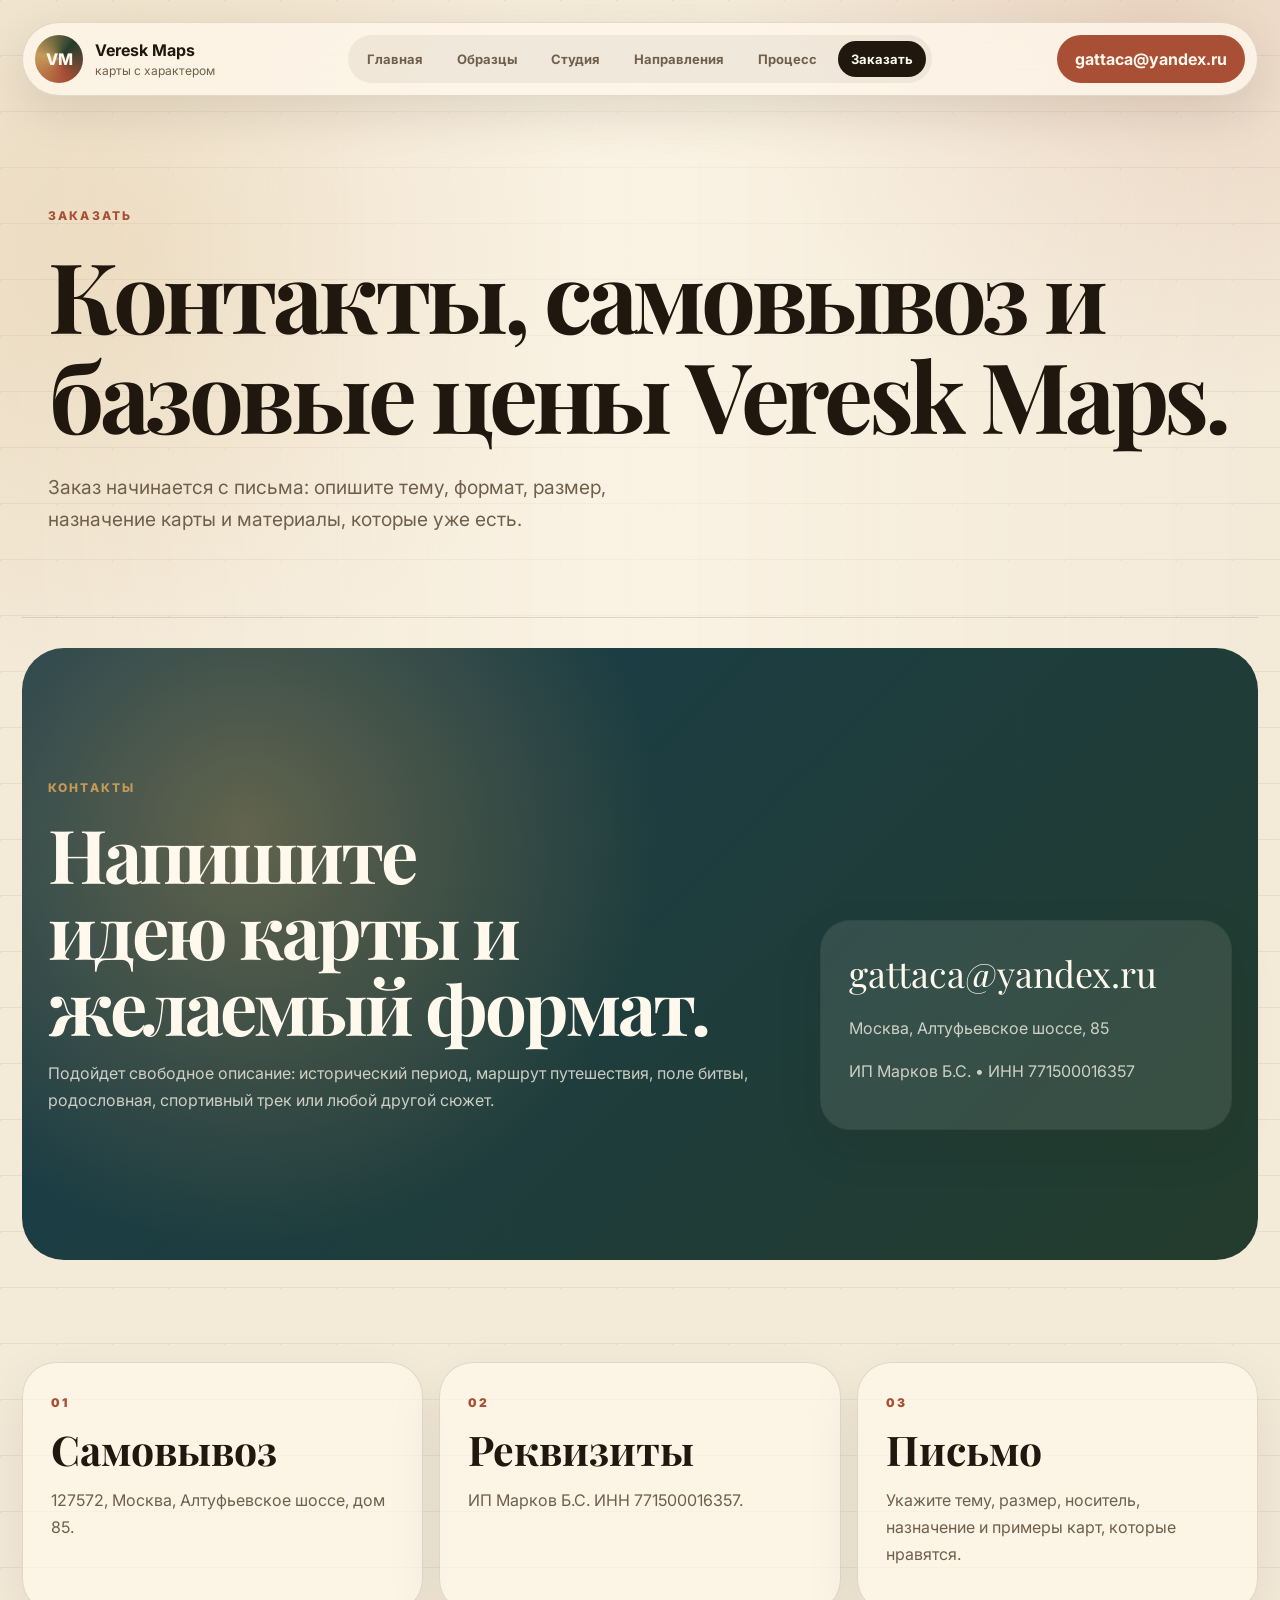
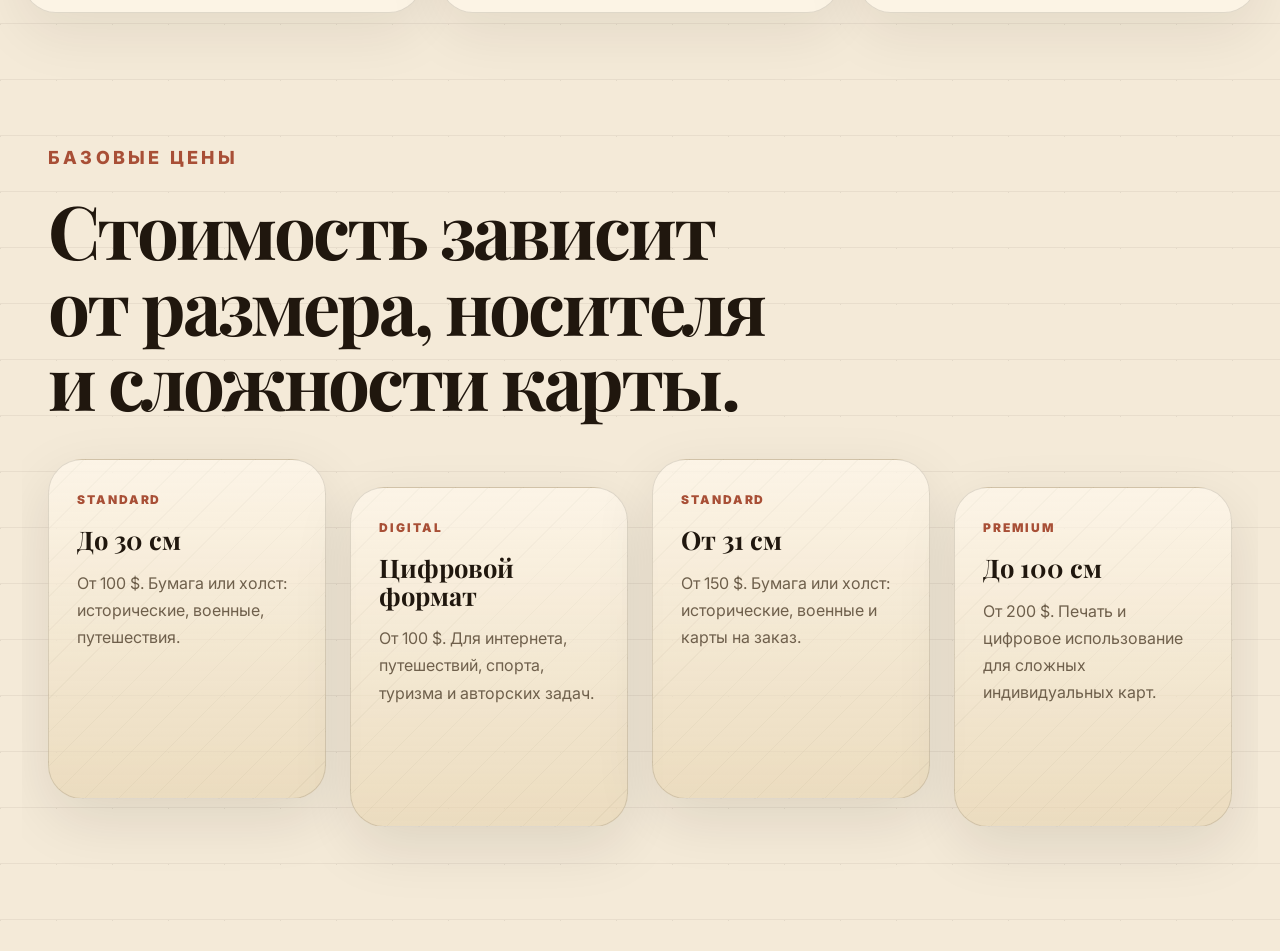
==== commit 7dbcc4c2: "Add files via upload" ====
--- a/contact.html
+++ b/contact.html
@@ -25,12 +25,12 @@
           </span>
         </a>
         <nav class="route-nav" aria-label="Основная навигация">
-          <a href="index.html">главная</a>
-          <a href="works.html">образцы</a>
-          <a href="studio.html">студия</a>
-          <a href="services.html">направления</a>
-          <a href="process.html">процесс</a>
-          <a href="contact.html">заказать</a>
+          <a href="index.html">Главная</a>
+          <a href="works.html">Образцы</a>
+          <a href="studio.html">Студия</a>
+          <a href="services.html">Направления</a>
+          <a href="process.html">Процесс</a>
+          <a href="contact.html">Заказать</a>
         </nav>
         <a class="header-action" href="mailto:gattaca@yandex.ru">gattaca@yandex.ru</a>
       </header>
